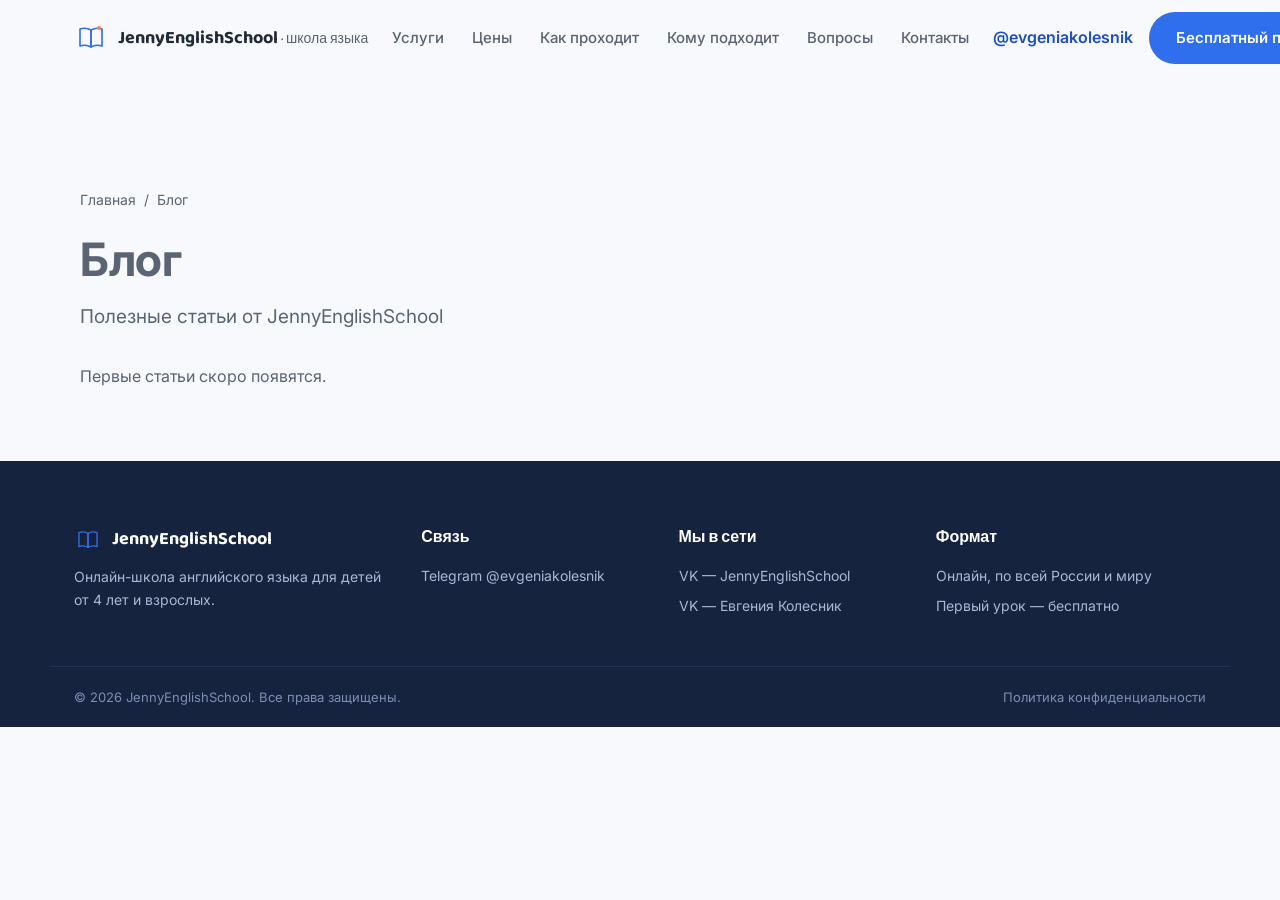
==== blog/index.html @ cd5b1b7b "SEO-блог: установка, 2 черновика статей, контент-план Co-Authored-By: Claude Sonnet 5.5 <noreply@ant" ====
<!DOCTYPE html>
<html lang="ru">
<head>
<meta charset="UTF-8">
<meta name="viewport" content="width=device-width, initial-scale=1.0">
<title>Блог — JennyEnglishSchool</title>
<meta name="description" content="Полезные статьи от JennyEnglishSchool">
<link rel="canonical" href="https://jennyenglishschool.ru/blog/">
<meta name="robots" content="index, follow, max-image-preview:large">
<meta property="og:type" content="website">
<meta property="og:title" content="Блог — JennyEnglishSchool">
<meta property="og:description" content="Полезные статьи от JennyEnglishSchool">
<meta property="og:url" content="https://jennyenglishschool.ru/blog/">
<meta property="og:locale" content="ru_RU">

<link rel="alternate" type="application/rss+xml" title="JennyEnglishSchool — блог" href="https://jennyenglishschool.ru/feed.xml">

<link rel="preconnect" href="https://fonts.googleapis.com">
<link rel="preconnect" href="https://fonts.gstatic.com" crossorigin>
<link href="https://fonts.googleapis.com/css2?family=Baloo+2:wght@500;600;700;800&family=Inter:wght@400;500;600;700;800&display=swap" rel="stylesheet">
<link rel="stylesheet" href="/styles.css">
<link rel="stylesheet" href="/blog/blog.css">
<link rel="stylesheet" href="/blog/blog.css">
<script type="application/ld+json">{"@context":"https://schema.org","@type":"Blog","name":"Блог — JennyEnglishSchool","url":"https://jennyenglishschool.ru/blog/","blogPost":[]}</script>
</head>
<body class="b-page">
<header class="header" id="header">
  <div class="container header__inner">
    <a href="/#top" class="logo">
      <svg width="34" height="34" viewBox="0 0 34 34" fill="none" xmlns="http://www.w3.org/2000/svg">
        <path d="M6 8C6 8 12 6 17 9V26C12 23 6 25 6 25V8Z" stroke="#2F6FED" stroke-width="1.6" stroke-linejoin="round"/>
        <path d="M28 8C28 8 22 6 17 9V26C22 23 28 25 28 25V8Z" stroke="#2F6FED" stroke-width="1.6" stroke-linejoin="round"/>
        <circle cx="25" cy="7" r="2" fill="#FF7A50"/>
      </svg>
      <span class="logo__text">JennyEnglishSchool<span class="logo__suffix"> · школа языка</span></span>
    </a>
    <nav class="nav" id="nav">
      <a href="/#services">Услуги</a>
      <a href="/#price">Цены</a>
      <a href="/#process">Как проходит</a>
      <a href="/#who">Кому подходит</a>
      <a href="/#faq">Вопросы</a>
      <a href="/#contacts">Контакты</a>
    <!-- BLOGNAV:START --><!-- BLOGNAV:END --></nav>
    <div class="header__actions">
      <a href="https://t.me/evgeniakolesnik" target="_blank" rel="noopener" class="header__phone">@evgeniakolesnik</a>
      <a href="/#lead" class="btn btn--primary">Бесплатный пробный урок</a>
      <button class="burger" id="burger" aria-label="Меню"><span></span><span></span><span></span></button>
    </div>
  </div>
</header>
<main class="blog">

<section class="b-list">
  <nav class="b-crumbs" aria-label="Хлебные крошки"><a href="/">Главная</a><span>/</span><span>Блог</span></nav>
  <header class="b-head"><h1>Блог</h1><p class="b-lead">Полезные статьи от JennyEnglishSchool</p></header>
  <p class="b-empty">Первые статьи скоро появятся.</p>
</section>
</main>
<footer class="footer" id="contacts">
  <div class="container footer__inner">
    <div class="footer__col">
      <a href="/#top" class="logo logo--footer">
        <svg width="28" height="28" viewBox="0 0 34 34" fill="none" xmlns="http://www.w3.org/2000/svg">
          <path d="M6 8C6 8 12 6 17 9V26C12 23 6 25 6 25V8Z" stroke="#2F6FED" stroke-width="1.6" stroke-linejoin="round"/>
          <path d="M28 8C28 8 22 6 17 9V26C22 23 28 25 28 25V8Z" stroke="#2F6FED" stroke-width="1.6" stroke-linejoin="round"/>
        </svg>
        <span>JennyEnglishSchool</span>
      </a>
      <p>Онлайн-школа английского языка для детей от 4 лет и взрослых.</p>
    </div>
    <div class="footer__col">
      <h4>Связь</h4>
      <p><a href="https://t.me/evgeniakolesnik" target="_blank" rel="noopener">Telegram @evgeniakolesnik</a></p>
    </div>
    <div class="footer__col">
      <h4>Мы в сети</h4>
      <p><a href="https://vk.ru/jennyenglish" target="_blank" rel="noopener">VK — JennyEnglishSchool</a></p>
      <p><a href="https://vk.ru/evgeniakls" target="_blank" rel="noopener">VK — Евгения Колесник</a></p>
    </div>
    <div class="footer__col">
      <h4>Формат</h4>
      <p>Онлайн, по всей России и миру</p>
      <p>Первый урок — бесплатно</p>
    </div>
  </div>
  <div class="container footer__bottom">
    <p>© <span id="year"></span> JennyEnglishSchool. Все права защищены.</p>
    <a href="/privacy.html">Политика конфиденциальности</a>
  </div>
</footer>
<script src="/script.js" defer></script>

</body>
</html>
---- styles.css ----
:root {
  --clr-bg: #f7f9fc;
  --clr-surface: #ffffff;
  --clr-surface-alt: #eef3fe;
  --clr-text: #1f2937;
  --clr-text-muted: #5b6472;
  --clr-accent: #2f6fed;
  --clr-accent-dark: #1d4fc4;
  --clr-warm: #ff7a50;
  --clr-border: #e1e7f0;
  --clr-bg-alt: #eef3fe;
  --clr-ink-soft: #5b6472;
  --shadow: 0 20px 45px -25px rgba(31, 41, 55, 0.2);
  --radius: 16px;
  --font-head: 'Baloo 2', sans-serif;
  --font-body: 'Inter', sans-serif;
}

* { box-sizing: border-box; margin: 0; padding: 0; }

html { scroll-behavior: smooth; }

body {
  background: var(--clr-bg);
  color: var(--clr-text);
  font-family: var(--font-body);
  line-height: 1.6;
  -webkit-font-smoothing: antialiased;
}

img { max-width: 100%; display: block; }
a { color: inherit; text-decoration: none; }

.container {
  max-width: 1180px;
  margin: 0 auto;
  padding: 0 24px;
}

h1, h2, h3 {
  font-family: var(--font-head);
  font-weight: 700;
  color: var(--clr-text);
  letter-spacing: -0.01em;
}

.section-title {
  font-size: clamp(28px, 3.2vw, 40px);
  text-align: center;
  margin-bottom: 12px;
}

.section-sub {
  text-align: center;
  color: var(--clr-text-muted);
  max-width: 560px;
  margin: 0 auto 48px;
}

.btn {
  display: inline-flex;
  align-items: center;
  justify-content: center;
  padding: 13px 26px;
  border-radius: 999px;
  font-weight: 600;
  font-size: 15px;
  border: 1px solid transparent;
  cursor: pointer;
  transition: transform 0.2s ease, box-shadow 0.2s ease, background 0.2s ease;
  white-space: nowrap;
}

.btn--primary {
  background: var(--clr-accent);
  color: #fff;
}
.btn--primary:hover { background: var(--clr-accent-dark); transform: translateY(-1px); }

.btn--ghost {
  background: transparent;
  border-color: var(--clr-border);
  color: var(--clr-text);
}
.btn--ghost:hover { border-color: var(--clr-accent); color: var(--clr-accent-dark); }

.btn--lg { padding: 15px 32px; font-size: 16px; }

/* Header */
.header {
  position: sticky;
  top: 0;
  z-index: 100;
  background: rgba(247, 249, 252, 0.9);
  backdrop-filter: blur(10px);
  border-bottom: 1px solid transparent;
  transition: border-color 0.2s ease, box-shadow 0.2s ease;
}
.header.scrolled { border-color: var(--clr-border); box-shadow: 0 4px 20px -18px rgba(0,0,0,0.3); }

.header__inner {
  display: flex;
  align-items: center;
  justify-content: space-between;
  gap: 24px;
  min-width: 0;
  height: 76px;
}

.logo {
  display: flex;
  align-items: center;
  gap: 10px;
  flex-shrink: 0;
  font-family: var(--font-head);
  font-weight: 700;
  font-size: 18px;
}
.logo__suffix { color: var(--clr-text-muted); font-weight: 500; font-size: 14px; }

.nav {
  display: flex;
  gap: 28px;
  flex: 1;
  justify-content: center;
}
.nav a {
  font-size: 15px;
  font-weight: 500;
  color: var(--clr-text-muted);
  white-space: nowrap;
  transition: color 0.2s ease;
}
.nav a:hover { color: var(--clr-accent-dark); }

.header__actions {
  display: flex;
  align-items: center;
  gap: 16px;
  flex-shrink: 0;
}
.header__phone {
  font-weight: 600;
  white-space: nowrap;
  color: var(--clr-accent-dark);
}

.burger {
  display: none;
  flex-direction: column;
  justify-content: center;
  gap: 5px;
  width: 32px;
  height: 32px;
  background: none;
  border: none;
  cursor: pointer;
}
.burger span {
  display: block;
  height: 2px;
  width: 100%;
  background: var(--clr-text);
  transition: transform 0.2s ease, opacity 0.2s ease;
}
.burger.is-open span:nth-child(1) { transform: translateY(7px) rotate(45deg); }
.burger.is-open span:nth-child(2) { opacity: 0; }
.burger.is-open span:nth-child(3) { transform: translateY(-7px) rotate(-45deg); }

/* Hero */
.hero { padding: 72px 0 96px; }
.hero__inner {
  display: grid;
  grid-template-columns: 1.15fr 0.85fr;
  gap: 56px;
  align-items: center;
}
.eyebrow {
  display: inline-block;
  font-size: 13px;
  font-weight: 600;
  letter-spacing: 0.08em;
  text-transform: uppercase;
  color: var(--clr-accent-dark);
  margin-bottom: 18px;
}
.hero h1 {
  font-size: clamp(34px, 4.4vw, 54px);
  line-height: 1.12;
  margin-bottom: 20px;
}
.hero__lead {
  font-size: 17px;
  color: var(--clr-text-muted);
  max-width: 480px;
  margin-bottom: 32px;
}
.hero__cta { display: flex; gap: 16px; flex-wrap: wrap; margin-bottom: 48px; }

.hero__stats { display: flex; gap: 40px; flex-wrap: wrap; }
.stat__num {
  display: block;
  font-family: var(--font-head);
  font-size: 32px;
  font-weight: 700;
  color: var(--clr-accent-dark);
}
.stat__label { font-size: 13px; color: var(--clr-text-muted); max-width: 150px; display: block; }

.hero__card {
  background: var(--clr-surface);
  border: 1px solid var(--clr-border);
  border-radius: 24px;
  box-shadow: var(--shadow);
  padding: 48px 36px;
}
.hero__card-inner { text-align: center; }
.hero__card svg { margin: 0 auto 24px; }

.hero__card--photo { padding: 0; overflow: hidden; }
.hero__photo { width: 100%; height: 340px; object-fit: cover; object-position: 50% 15%; display: block; }
.hero__card--photo .hero__card-inner { padding: 32px 36px 40px; }
.hero__card-title {
  font-family: var(--font-head);
  font-size: 20px;
  font-weight: 700;
  margin-bottom: 12px;
}
.hero__card-text { color: var(--clr-text-muted); font-size: 15px; }

/* Advantages */
.adv-section { padding: 96px 0; background: var(--clr-surface-alt); }
.adv-grid {
  display: grid;
  grid-template-columns: repeat(3, 1fr);
  gap: 28px;
}
.adv {
  background: var(--clr-surface);
  border: 1px solid var(--clr-border);
  border-radius: var(--radius);
  padding: 32px 28px;
}
.adv svg { margin-bottom: 18px; }
.adv h3 { font-size: 19px; margin-bottom: 10px; }
.adv p { color: var(--clr-text-muted); font-size: 15px; }

/* Services */
.services { padding: 96px 0; }
.services-grid {
  display: grid;
  grid-template-columns: repeat(3, 1fr);
  gap: 24px;
}
.service {
  background: var(--clr-surface);
  border: 1px solid var(--clr-border);
  border-radius: var(--radius);
  padding: 28px;
  position: relative;
}
.service__tag {
  display: inline-block;
  font-size: 11px;
  font-weight: 700;
  letter-spacing: 0.06em;
  text-transform: uppercase;
  color: var(--clr-accent-dark);
  background: rgba(47, 111, 237, 0.1);
  padding: 4px 10px;
  border-radius: 999px;
  margin-bottom: 16px;
}
.service h3 { font-size: 18px; margin-bottom: 8px; }
.service p { color: var(--clr-text-muted); font-size: 14px; margin-bottom: 18px; }
.service__price { font-weight: 700; color: var(--clr-warm); font-size: 16px; }

/* Price table */
.price { padding: 96px 0; background: var(--clr-surface-alt); }
.price-table {
  max-width: 720px;
  margin: 0 auto;
  background: var(--clr-surface);
  border: 1px solid var(--clr-border);
  border-radius: var(--radius);
  overflow: hidden;
}
.price-row {
  display: flex;
  justify-content: space-between;
  padding: 16px 28px;
  border-bottom: 1px solid var(--clr-border);
  font-size: 15px;
}
.price-row:last-child { border-bottom: none; }
.price-row--head {
  background: var(--clr-surface-alt);
  font-weight: 700;
  font-family: var(--font-head);
}
.price-row span:last-child { font-weight: 600; color: var(--clr-warm); white-space: nowrap; padding-left: 16px; }
.price-note { text-align: center; color: var(--clr-text-muted); font-size: 14px; margin-top: 24px; }

/* Process */
.process { padding: 96px 0; }
.process-grid {
  display: grid;
  grid-template-columns: repeat(5, 1fr);
  gap: 20px;
}
.step {
  text-align: center;
  padding: 24px 16px;
}
.step__num {
  display: inline-block;
  font-family: var(--font-head);
  font-size: 28px;
  font-weight: 700;
  color: var(--clr-accent);
  margin-bottom: 12px;
}
.step h3 { font-size: 16px; margin-bottom: 8px; }
.step p { font-size: 13.5px; color: var(--clr-text-muted); }

/* Кому подходит */
.reviews { padding: 96px 0; background: var(--clr-surface-alt); }
.reviews-grid {
  display: grid;
  grid-template-columns: repeat(4, 1fr);
  gap: 24px;
}
.review {
  background: var(--clr-surface);
  border: 1px solid var(--clr-border);
  border-radius: var(--radius);
  padding: 28px;
  font-style: italic;
  color: var(--clr-text-muted);
}

/* FAQ */
.faq { padding: 96px 0; }
.faq-list { max-width: 760px; margin: 0 auto; display: flex; flex-direction: column; gap: 12px; }
.faq__item {
  background: var(--clr-surface);
  border: 1px solid var(--clr-border);
  border-radius: 12px;
  padding: 18px 22px;
}
.faq__item summary {
  cursor: pointer;
  font-weight: 600;
  list-style: none;
  display: flex;
  justify-content: space-between;
}
.faq__item summary::-webkit-details-marker { display: none; }
.faq__item summary::after { content: '+'; font-size: 20px; color: var(--clr-accent-dark); }
.faq__item[open] summary::after { content: '−'; }
.faq__item p { margin-top: 14px; color: var(--clr-text-muted); font-size: 15px; }

/* Lead form */
.lead { padding: 96px 0; background: var(--clr-surface-alt); }
.lead__inner {
  display: grid;
  grid-template-columns: 1fr 1fr;
  gap: 48px;
  align-items: center;
}
.lead__info h2 { font-size: clamp(26px, 3vw, 36px); margin-bottom: 14px; }
.lead__info p { color: var(--clr-text-muted); margin-bottom: 24px; }

.form {
  background: var(--clr-surface);
  border: 1px solid var(--clr-border);
  border-radius: var(--radius);
  box-shadow: var(--shadow);
  padding: 32px;
  display: flex;
  flex-direction: column;
  gap: 18px;
}
.form label { font-size: 14px; font-weight: 600; display: flex; flex-direction: column; gap: 8px; }
.form input, .form select {
  font-family: var(--font-body);
  font-size: 15px;
  padding: 12px 14px;
  border-radius: 10px;
  border: 1px solid var(--clr-border);
  background: var(--clr-bg);
  color: var(--clr-text);
}
.form input:focus, .form select:focus { outline: none; border-color: var(--clr-accent); }

/* Footer */
.footer { background: #16233f; color: #cbd5e8; padding: 64px 0 0; }
.footer__inner {
  display: grid;
  grid-template-columns: 1.4fr 1fr 1fr 1.2fr;
  gap: 32px;
  padding-bottom: 40px;
}
.logo--footer { color: #fff; margin-bottom: 12px; }
.footer__col h4 { font-family: var(--font-head); color: #fff; margin-bottom: 14px; font-size: 16px; }
.footer__col p { margin-bottom: 8px; font-size: 14px; color: #a9b8d6; }
.footer__col a:hover { color: var(--clr-warm); }
.footer__bottom {
  border-top: 1px solid #253258;
  padding: 20px 24px;
  display: flex;
  justify-content: space-between;
  font-size: 13px;
  color: #7e8db3;
}

/* FAB */
.fab {
  position: fixed;
  bottom: 28px;
  right: 28px;
  width: 56px;
  height: 56px;
  border-radius: 50%;
  background: #29a9eb;
  display: flex;
  align-items: center;
  justify-content: center;
  box-shadow: 0 12px 30px -10px rgba(41, 169, 235, 0.6);
  z-index: 90;
  transition: transform 0.2s ease;
}
.fab:hover { transform: scale(1.06); }

/* Reveal animation */
.reveal { opacity: 0; transform: translateY(24px); transition: opacity 0.6s ease, transform 0.6s ease; }
.reveal.is-visible { opacity: 1; transform: translateY(0); }

/* ===== Breakpoints ===== */
@media (max-width: 1180px) {
  .nav { gap: 20px; }
  .nav a { font-size: 14px; }
}

@media (max-width: 1100px) {
  .nav { display: none; }
  .burger { display: flex; }
  .nav.is-open {
    display: flex;
    flex-direction: column;
    position: absolute;
    top: 76px;
    left: 0;
    right: 0;
    background: var(--clr-surface);
    border-bottom: 1px solid var(--clr-border);
    padding: 20px 24px;
    gap: 16px;
  }
}

@media (max-width: 900px) {
  .hero__inner { grid-template-columns: 1fr; }
  .hero__cta { justify-content: flex-start; }
  .adv-grid, .services-grid { grid-template-columns: repeat(2, 1fr); }
  .reviews-grid { grid-template-columns: repeat(2, 1fr); }
  .process-grid { grid-template-columns: repeat(3, 1fr); }
  .lead__inner { grid-template-columns: 1fr; }
  .footer__inner { grid-template-columns: repeat(2, 1fr); }
}

@media (max-width: 560px) {
  .header__phone { display: none; }
  .adv-grid, .services-grid, .reviews-grid { grid-template-columns: 1fr; }
  .process-grid { grid-template-columns: repeat(2, 1fr); }
  .footer__inner { grid-template-columns: 1fr; }
  .price-row { font-size: 14px; padding: 14px 18px; }
}

@media (max-width: 380px) {
  .logo__suffix { display: none; }
}
---- blog/blog.css ----
/* Стили блога. Цвета берутся из палитры сайта: install.mjs прописывает --b-* в blog.config.json (theme). */
:root { --b-bg: #fff; --b-surface: #fff; --b-ink: #18181b; --b-text: #2b2b30; --b-soft: #6b6b73; --b-line: #e5e5e5; --b-accent: #2563eb; --b-accent-soft: #eef3ff; --b-radius: 16px; }
.blog { padding: 112px 0 72px; background: var(--b-bg); color: var(--b-text); }
.blog > section, .blog > article { width: 100%; max-width: 1160px; margin: 0 auto; padding: 0 20px; }
.b-crumbs { display: flex; gap: 8px; flex-wrap: wrap; font-size: 14px; color: var(--b-soft); margin-bottom: 22px; }
.b-crumbs a { color: var(--b-soft); text-decoration: none; }
.b-crumbs a:hover { color: var(--b-accent); }
.b-meta { display: flex; flex-wrap: wrap; align-items: center; gap: 6px 14px; font-size: 14px; color: var(--b-soft); }
.b-chip { display: inline-block; padding: 3px 12px; border-radius: 999px; background: var(--b-accent-soft); color: var(--b-accent); font-weight: 600; font-size: 13px; }
.b-head h1 { font-family: var(--ff-head, inherit); color: var(--b-ink); font-size: clamp(28px, 4.4vw, 46px); line-height: 1.15; margin: 14px 0 16px; letter-spacing: -0.01em; }
.b-lead { font-size: 19px; line-height: 1.55; color: var(--b-soft); max-width: 720px; }
.b-author { margin-top: 14px; font-size: 14px; color: var(--b-soft); }

/* Статья */
.b-article { max-width: 780px !important; }
.b-cover { margin: 28px 0 8px; border-radius: var(--b-radius); overflow: hidden; }
.b-cover img { display: block; width: 100%; height: auto; }
.b-toc { margin: 28px 0; padding: 20px 24px; border: 1px solid var(--b-line); border-radius: var(--b-radius); background: var(--b-surface); }
.b-toc ol { list-style: none; margin: 10px 0 0; padding: 0; }
.b-toc li + li { margin-top: 6px; }
.b-toc a { color: var(--b-text); text-decoration: none; }
.b-toc a:hover { color: var(--b-accent); }
.b-content { font-size: 18px; line-height: 1.75; margin-top: 28px; }
.b-content h2 { font-family: var(--ff-head, inherit); color: var(--b-ink); font-size: clamp(24px, 3vw, 31px); line-height: 1.25; margin: 2em 0 .6em; scroll-margin-top: 100px; }
.b-content h3 { font-family: var(--ff-head, inherit); color: var(--b-ink); font-size: 22px; margin: 1.6em 0 .5em; scroll-margin-top: 100px; }
.b-content p { margin: 0 0 1.1em; }
.b-content ul, .b-content ol { margin: 0 0 1.2em; padding-left: 1.4em; }
.b-content ul { list-style: disc; }
.b-content ol { list-style: decimal; }
.b-content li + li { margin-top: 8px; }
.b-content li::marker { color: var(--b-accent); }
.b-content a { color: var(--b-accent); text-decoration: underline; text-underline-offset: 3px; }
.b-content img { max-width: 100%; height: auto; border-radius: 12px; margin: 8px 0; }
.b-content hr { border: 0; border-top: 1px solid var(--b-line); margin: 2em 0; }
.b-content blockquote { margin: 1.4em 0; padding: 16px 22px; border-left: 4px solid var(--b-accent); background: var(--b-accent-soft); border-radius: 0 12px 12px 0; }
.b-content blockquote p:last-child { margin-bottom: 0; }
.b-content code { background: var(--b-accent-soft); padding: 2px 6px; border-radius: 6px; font-size: .92em; }
.b-content pre { overflow-x: auto; padding: 16px; border-radius: 12px; background: var(--b-accent-soft); margin: 0 0 1.2em; }
.b-table { overflow-x: auto; margin: 1.4em 0; border: 1px solid var(--b-line); border-radius: 12px; }
.b-table table { width: 100%; border-collapse: collapse; font-size: 16px; line-height: 1.5; }
.b-table th, .b-table td { padding: 12px 16px; text-align: left; border-bottom: 1px solid var(--b-line); vertical-align: top; }
.b-table th { background: var(--b-accent-soft); color: var(--b-ink); font-weight: 600; white-space: nowrap; }
.b-table tr:last-child td { border-bottom: 0; }

.b-faq { margin-top: 44px; }
.b-faq h2 { font-family: var(--ff-head, inherit); color: var(--b-ink); font-size: 28px; margin-bottom: 16px; }
.b-faq details { border: 1px solid var(--b-line); border-radius: 12px; background: var(--b-surface); margin-bottom: 10px; padding: 0 20px; }
.b-faq summary { cursor: pointer; padding: 16px 0; font-weight: 600; color: var(--b-ink); list-style: none; display: flex; justify-content: space-between; gap: 16px; }
.b-faq summary::-webkit-details-marker { display: none; }
.b-faq summary::after { content: '+'; color: var(--b-accent); font-size: 22px; line-height: 1; }
.b-faq details[open] summary::after { content: '−'; }
.b-faq details p { padding: 0 0 18px; color: var(--b-text); line-height: 1.65; }
.b-disclaimer { margin-top: 32px; font-size: 14px; line-height: 1.55; color: var(--b-soft); padding-top: 16px; border-top: 1px solid var(--b-line); }
.b-cta { margin-top: 40px; padding: 32px; border-radius: var(--b-radius); background: var(--b-accent-soft); border: 1px solid var(--b-line); text-align: left; }
.b-cta h2 { font-family: var(--ff-head, inherit); color: var(--b-ink); font-size: 26px; margin-bottom: 8px; }
.b-cta p { margin-bottom: 18px; color: var(--b-text); max-width: 560px; }
.b-cta__btn { display: inline-flex; }
.b-preview { margin: 0 0 22px; padding: 12px 16px; border-radius: 12px; background: #fff4d6; color: #6b4e00; font-size: 14px; border: 1px solid #f0d98a; }

/* Карточки */
.b-grid { display: grid; grid-template-columns: repeat(3, 1fr); gap: 24px; margin-top: 32px; }
.b-card { display: flex; flex-direction: column; background: var(--b-surface); border: 1px solid var(--b-line); border-radius: var(--b-radius); overflow: hidden; transition: transform .2s, box-shadow .2s; }
.b-card:hover { transform: translateY(-3px); box-shadow: 0 16px 36px rgba(20, 20, 30, .09); }
.b-card__img { display: block; aspect-ratio: 16 / 10; overflow: hidden; background: var(--b-accent-soft); }
.b-card__img img { width: 100%; height: 100%; object-fit: cover; display: block; }
.b-card__body { display: flex; flex-direction: column; gap: 10px; padding: 22px; flex: 1; }
.b-card h3 { font-family: var(--ff-head, inherit); font-size: 20px; line-height: 1.3; margin: 0; }
.b-card h3 a { color: var(--b-ink); text-decoration: none; }
.b-card h3 a:hover { color: var(--b-accent); }
.b-card p { color: var(--b-soft); font-size: 15px; line-height: 1.55; margin: 0; }
.b-more { margin-top: auto; padding-top: 6px; color: var(--b-accent); font-weight: 600; text-decoration: none; }
.b-more::after { content: ' →'; }
.b-related { margin-top: 72px !important; }
.b-related h2, .b-home h2 { font-family: var(--ff-head, inherit); color: var(--b-ink); font-size: clamp(26px, 3.4vw, 36px); }
.b-empty { margin-top: 32px; color: var(--b-soft); }

/* Блок на главной */
.b-home { padding: 88px 0; background: var(--b-bg); }
.b-home .container { max-width: 1160px; margin: 0 auto; padding: 0 20px; }
.b-home__head { display: flex; justify-content: space-between; align-items: flex-end; gap: 16px; flex-wrap: wrap; }
.b-home .b-more { margin-top: 0; }

@media (max-width: 960px) { .b-grid { grid-template-columns: repeat(2, 1fr); } }
@media (max-width: 640px) {
  .blog { padding: 92px 0 48px; }
  .b-grid { grid-template-columns: 1fr; gap: 18px; }
  .b-content { font-size: 17px; }
  .b-lead { font-size: 17px; }
  .b-cta { padding: 24px 20px; }
  .b-home { padding: 56px 0; }
}

/* тема сайта */
:root{--b-accent:var(--clr-accent);--b-bg:var(--clr-bg);--b-surface:var(--clr-surface);--b-ink:var(--clr-ink-soft);--b-text:var(--clr-text);--b-soft:var(--clr-text-muted);--b-line:var(--clr-border);--b-accent-soft:color-mix(in srgb, var(--clr-accent) 10%, #ffffff)}
---- blog/blog.css ----
/* Стили блога. Цвета берутся из палитры сайта: install.mjs прописывает --b-* в blog.config.json (theme). */
:root { --b-bg: #fff; --b-surface: #fff; --b-ink: #18181b; --b-text: #2b2b30; --b-soft: #6b6b73; --b-line: #e5e5e5; --b-accent: #2563eb; --b-accent-soft: #eef3ff; --b-radius: 16px; }
.blog { padding: 112px 0 72px; background: var(--b-bg); color: var(--b-text); }
.blog > section, .blog > article { width: 100%; max-width: 1160px; margin: 0 auto; padding: 0 20px; }
.b-crumbs { display: flex; gap: 8px; flex-wrap: wrap; font-size: 14px; color: var(--b-soft); margin-bottom: 22px; }
.b-crumbs a { color: var(--b-soft); text-decoration: none; }
.b-crumbs a:hover { color: var(--b-accent); }
.b-meta { display: flex; flex-wrap: wrap; align-items: center; gap: 6px 14px; font-size: 14px; color: var(--b-soft); }
.b-chip { display: inline-block; padding: 3px 12px; border-radius: 999px; background: var(--b-accent-soft); color: var(--b-accent); font-weight: 600; font-size: 13px; }
.b-head h1 { font-family: var(--ff-head, inherit); color: var(--b-ink); font-size: clamp(28px, 4.4vw, 46px); line-height: 1.15; margin: 14px 0 16px; letter-spacing: -0.01em; }
.b-lead { font-size: 19px; line-height: 1.55; color: var(--b-soft); max-width: 720px; }
.b-author { margin-top: 14px; font-size: 14px; color: var(--b-soft); }

/* Статья */
.b-article { max-width: 780px !important; }
.b-cover { margin: 28px 0 8px; border-radius: var(--b-radius); overflow: hidden; }
.b-cover img { display: block; width: 100%; height: auto; }
.b-toc { margin: 28px 0; padding: 20px 24px; border: 1px solid var(--b-line); border-radius: var(--b-radius); background: var(--b-surface); }
.b-toc ol { list-style: none; margin: 10px 0 0; padding: 0; }
.b-toc li + li { margin-top: 6px; }
.b-toc a { color: var(--b-text); text-decoration: none; }
.b-toc a:hover { color: var(--b-accent); }
.b-content { font-size: 18px; line-height: 1.75; margin-top: 28px; }
.b-content h2 { font-family: var(--ff-head, inherit); color: var(--b-ink); font-size: clamp(24px, 3vw, 31px); line-height: 1.25; margin: 2em 0 .6em; scroll-margin-top: 100px; }
.b-content h3 { font-family: var(--ff-head, inherit); color: var(--b-ink); font-size: 22px; margin: 1.6em 0 .5em; scroll-margin-top: 100px; }
.b-content p { margin: 0 0 1.1em; }
.b-content ul, .b-content ol { margin: 0 0 1.2em; padding-left: 1.4em; }
.b-content ul { list-style: disc; }
.b-content ol { list-style: decimal; }
.b-content li + li { margin-top: 8px; }
.b-content li::marker { color: var(--b-accent); }
.b-content a { color: var(--b-accent); text-decoration: underline; text-underline-offset: 3px; }
.b-content img { max-width: 100%; height: auto; border-radius: 12px; margin: 8px 0; }
.b-content hr { border: 0; border-top: 1px solid var(--b-line); margin: 2em 0; }
.b-content blockquote { margin: 1.4em 0; padding: 16px 22px; border-left: 4px solid var(--b-accent); background: var(--b-accent-soft); border-radius: 0 12px 12px 0; }
.b-content blockquote p:last-child { margin-bottom: 0; }
.b-content code { background: var(--b-accent-soft); padding: 2px 6px; border-radius: 6px; font-size: .92em; }
.b-content pre { overflow-x: auto; padding: 16px; border-radius: 12px; background: var(--b-accent-soft); margin: 0 0 1.2em; }
.b-table { overflow-x: auto; margin: 1.4em 0; border: 1px solid var(--b-line); border-radius: 12px; }
.b-table table { width: 100%; border-collapse: collapse; font-size: 16px; line-height: 1.5; }
.b-table th, .b-table td { padding: 12px 16px; text-align: left; border-bottom: 1px solid var(--b-line); vertical-align: top; }
.b-table th { background: var(--b-accent-soft); color: var(--b-ink); font-weight: 600; white-space: nowrap; }
.b-table tr:last-child td { border-bottom: 0; }

.b-faq { margin-top: 44px; }
.b-faq h2 { font-family: var(--ff-head, inherit); color: var(--b-ink); font-size: 28px; margin-bottom: 16px; }
.b-faq details { border: 1px solid var(--b-line); border-radius: 12px; background: var(--b-surface); margin-bottom: 10px; padding: 0 20px; }
.b-faq summary { cursor: pointer; padding: 16px 0; font-weight: 600; color: var(--b-ink); list-style: none; display: flex; justify-content: space-between; gap: 16px; }
.b-faq summary::-webkit-details-marker { display: none; }
.b-faq summary::after { content: '+'; color: var(--b-accent); font-size: 22px; line-height: 1; }
.b-faq details[open] summary::after { content: '−'; }
.b-faq details p { padding: 0 0 18px; color: var(--b-text); line-height: 1.65; }
.b-disclaimer { margin-top: 32px; font-size: 14px; line-height: 1.55; color: var(--b-soft); padding-top: 16px; border-top: 1px solid var(--b-line); }
.b-cta { margin-top: 40px; padding: 32px; border-radius: var(--b-radius); background: var(--b-accent-soft); border: 1px solid var(--b-line); text-align: left; }
.b-cta h2 { font-family: var(--ff-head, inherit); color: var(--b-ink); font-size: 26px; margin-bottom: 8px; }
.b-cta p { margin-bottom: 18px; color: var(--b-text); max-width: 560px; }
.b-cta__btn { display: inline-flex; }
.b-preview { margin: 0 0 22px; padding: 12px 16px; border-radius: 12px; background: #fff4d6; color: #6b4e00; font-size: 14px; border: 1px solid #f0d98a; }

/* Карточки */
.b-grid { display: grid; grid-template-columns: repeat(3, 1fr); gap: 24px; margin-top: 32px; }
.b-card { display: flex; flex-direction: column; background: var(--b-surface); border: 1px solid var(--b-line); border-radius: var(--b-radius); overflow: hidden; transition: transform .2s, box-shadow .2s; }
.b-card:hover { transform: translateY(-3px); box-shadow: 0 16px 36px rgba(20, 20, 30, .09); }
.b-card__img { display: block; aspect-ratio: 16 / 10; overflow: hidden; background: var(--b-accent-soft); }
.b-card__img img { width: 100%; height: 100%; object-fit: cover; display: block; }
.b-card__body { display: flex; flex-direction: column; gap: 10px; padding: 22px; flex: 1; }
.b-card h3 { font-family: var(--ff-head, inherit); font-size: 20px; line-height: 1.3; margin: 0; }
.b-card h3 a { color: var(--b-ink); text-decoration: none; }
.b-card h3 a:hover { color: var(--b-accent); }
.b-card p { color: var(--b-soft); font-size: 15px; line-height: 1.55; margin: 0; }
.b-more { margin-top: auto; padding-top: 6px; color: var(--b-accent); font-weight: 600; text-decoration: none; }
.b-more::after { content: ' →'; }
.b-related { margin-top: 72px !important; }
.b-related h2, .b-home h2 { font-family: var(--ff-head, inherit); color: var(--b-ink); font-size: clamp(26px, 3.4vw, 36px); }
.b-empty { margin-top: 32px; color: var(--b-soft); }

/* Блок на главной */
.b-home { padding: 88px 0; background: var(--b-bg); }
.b-home .container { max-width: 1160px; margin: 0 auto; padding: 0 20px; }
.b-home__head { display: flex; justify-content: space-between; align-items: flex-end; gap: 16px; flex-wrap: wrap; }
.b-home .b-more { margin-top: 0; }

@media (max-width: 960px) { .b-grid { grid-template-columns: repeat(2, 1fr); } }
@media (max-width: 640px) {
  .blog { padding: 92px 0 48px; }
  .b-grid { grid-template-columns: 1fr; gap: 18px; }
  .b-content { font-size: 17px; }
  .b-lead { font-size: 17px; }
  .b-cta { padding: 24px 20px; }
  .b-home { padding: 56px 0; }
}

/* тема сайта */
:root{--b-accent:var(--clr-accent);--b-bg:var(--clr-bg);--b-surface:var(--clr-surface);--b-ink:var(--clr-ink-soft);--b-text:var(--clr-text);--b-soft:var(--clr-text-muted);--b-line:var(--clr-border);--b-accent-soft:color-mix(in srgb, var(--clr-accent) 10%, #ffffff)}
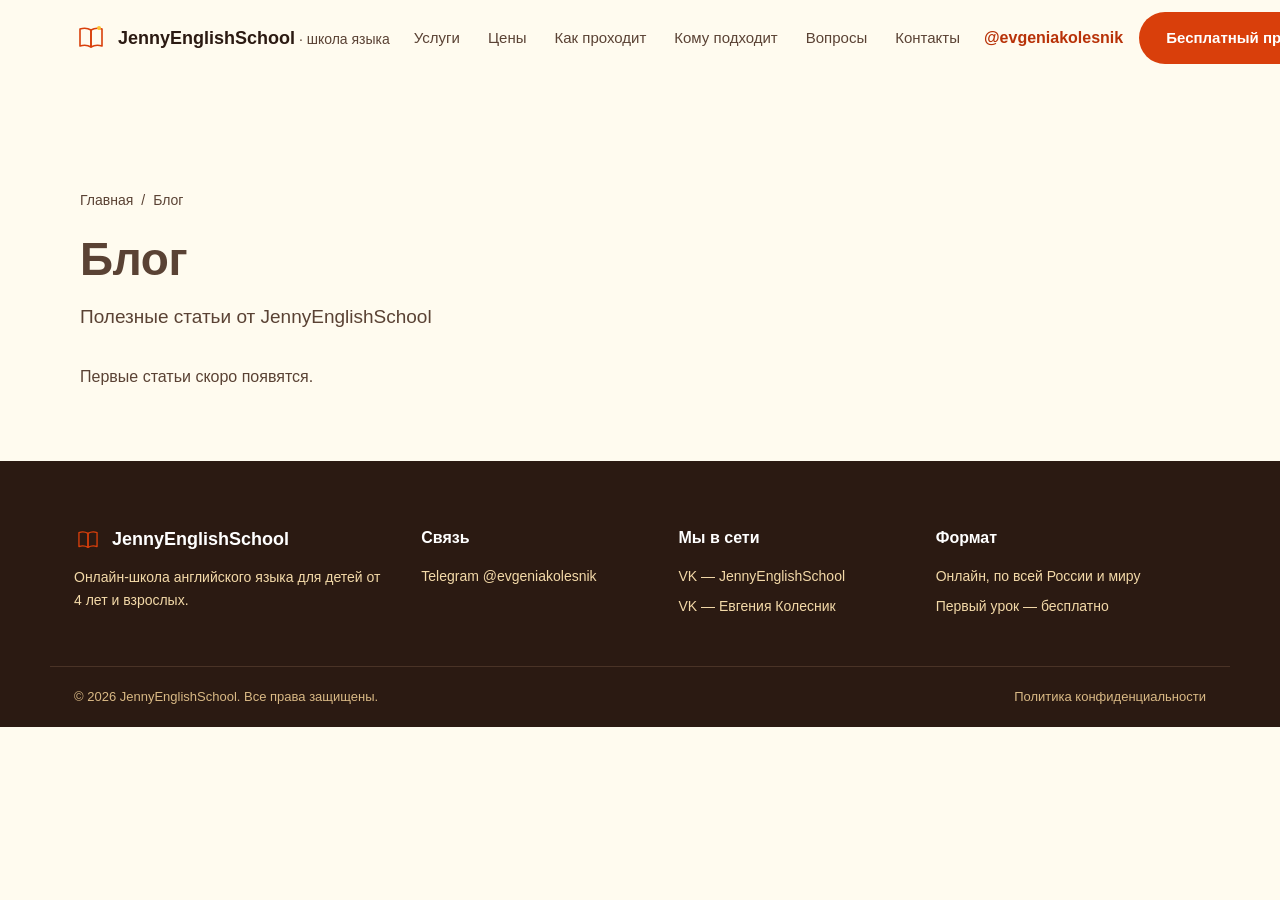
==== commit 1ba818b8: "style: цвета логотипа в блоге Co-Authored-By: Claude Sonnet 5.5 <noreply@anthropic.com>" ====
--- a/blog/index.html
+++ b/blog/index.html
@@ -28,9 +28,9 @@
   <div class="container header__inner">
     <a href="/#top" class="logo">
       <svg width="34" height="34" viewBox="0 0 34 34" fill="none" xmlns="http://www.w3.org/2000/svg">
-        <path d="M6 8C6 8 12 6 17 9V26C12 23 6 25 6 25V8Z" stroke="#2F6FED" stroke-width="1.6" stroke-linejoin="round"/>
-        <path d="M28 8C28 8 22 6 17 9V26C22 23 28 25 28 25V8Z" stroke="#2F6FED" stroke-width="1.6" stroke-linejoin="round"/>
-        <circle cx="25" cy="7" r="2" fill="#FF7A50"/>
+        <path d="M6 8C6 8 12 6 17 9V26C12 23 6 25 6 25V8Z" stroke="#D93F0B" stroke-width="1.6" stroke-linejoin="round"/>
+        <path d="M28 8C28 8 22 6 17 9V26C22 23 28 25 28 25V8Z" stroke="#D93F0B" stroke-width="1.6" stroke-linejoin="round"/>
+        <circle cx="25" cy="7" r="2" fill="#FFC12E"/>
       </svg>
       <span class="logo__text">JennyEnglishSchool<span class="logo__suffix"> · школа языка</span></span>
     </a>
@@ -62,8 +62,8 @@
     <div class="footer__col">
       <a href="/#top" class="logo logo--footer">
         <svg width="28" height="28" viewBox="0 0 34 34" fill="none" xmlns="http://www.w3.org/2000/svg">
-          <path d="M6 8C6 8 12 6 17 9V26C12 23 6 25 6 25V8Z" stroke="#2F6FED" stroke-width="1.6" stroke-linejoin="round"/>
-          <path d="M28 8C28 8 22 6 17 9V26C22 23 28 25 28 25V8Z" stroke="#2F6FED" stroke-width="1.6" stroke-linejoin="round"/>
+          <path d="M6 8C6 8 12 6 17 9V26C12 23 6 25 6 25V8Z" stroke="#D93F0B" stroke-width="1.6" stroke-linejoin="round"/>
+          <path d="M28 8C28 8 22 6 17 9V26C22 23 28 25 28 25V8Z" stroke="#D93F0B" stroke-width="1.6" stroke-linejoin="round"/>
         </svg>
         <span>JennyEnglishSchool</span>
       </a>
--- a/styles.css
+++ b/styles.css
@@ -1,19 +1,19 @@
 :root {
-  --clr-bg: #f7f9fc;
+  --clr-bg: #fffbef;
   --clr-surface: #ffffff;
-  --clr-surface-alt: #eef3fe;
-  --clr-text: #1f2937;
-  --clr-text-muted: #5b6472;
-  --clr-accent: #2f6fed;
-  --clr-accent-dark: #1d4fc4;
-  --clr-warm: #ff7a50;
-  --clr-border: #e1e7f0;
-  --clr-bg-alt: #eef3fe;
-  --clr-ink-soft: #5b6472;
+  --clr-surface-alt: #ffeac2;
+  --clr-text: #2b1a12;
+  --clr-text-muted: #5a4234;
+  --clr-accent: #d93f0b;
+  --clr-accent-dark: #b83208;
+  --clr-warm: #ffc12e;
+  --clr-border: #f0dcb8;
+  --clr-bg-alt: #ffeac2;
+  --clr-ink-soft: #5a4234;
   --shadow: 0 20px 45px -25px rgba(31, 41, 55, 0.2);
   --radius: 16px;
-  --font-head: 'Baloo 2', sans-serif;
-  --font-body: 'Inter', sans-serif;
+  --font-head: 'Manrope', 'Segoe UI', sans-serif;
+  --font-body: 'Golos Text', 'Segoe UI', sans-serif;
 }
 
 * { box-sizing: border-box; margin: 0; padding: 0; }
@@ -91,7 +91,7 @@
   position: sticky;
   top: 0;
   z-index: 100;
-  background: rgba(247, 249, 252, 0.9);
+  background: rgba(255, 251, 239, 0.9);
   backdrop-filter: blur(10px);
   border-bottom: 1px solid transparent;
   transition: border-color 0.2s ease, box-shadow 0.2s ease;
@@ -266,14 +266,14 @@
   letter-spacing: 0.06em;
   text-transform: uppercase;
   color: var(--clr-accent-dark);
-  background: rgba(47, 111, 237, 0.1);
+  background: rgba(217, 63, 11, 0.1);
   padding: 4px 10px;
   border-radius: 999px;
   margin-bottom: 16px;
 }
 .service h3 { font-size: 18px; margin-bottom: 8px; }
 .service p { color: var(--clr-text-muted); font-size: 14px; margin-bottom: 18px; }
-.service__price { font-weight: 700; color: var(--clr-warm); font-size: 16px; }
+.service__price { font-weight: 700; color: var(--clr-accent-dark); font-size: 16px; }
 
 /* Price table */
 .price { padding: 96px 0; background: var(--clr-surface-alt); }
@@ -298,7 +298,7 @@
   font-weight: 700;
   font-family: var(--font-head);
 }
-.price-row span:last-child { font-weight: 600; color: var(--clr-warm); white-space: nowrap; padding-left: 16px; }
+.price-row span:last-child { font-weight: 600; color: var(--clr-accent-dark); white-space: nowrap; padding-left: 16px; }
 .price-note { text-align: center; color: var(--clr-text-muted); font-size: 14px; margin-top: 24px; }
 
 /* Process */
@@ -394,7 +394,7 @@
 .form input:focus, .form select:focus { outline: none; border-color: var(--clr-accent); }
 
 /* Footer */
-.footer { background: #16233f; color: #cbd5e8; padding: 64px 0 0; }
+.footer { background: #2b1a12; color: #ffe9c4; padding: 64px 0 0; }
 .footer__inner {
   display: grid;
   grid-template-columns: 1.4fr 1fr 1fr 1.2fr;
@@ -403,15 +403,15 @@
 }
 .logo--footer { color: #fff; margin-bottom: 12px; }
 .footer__col h4 { font-family: var(--font-head); color: #fff; margin-bottom: 14px; font-size: 16px; }
-.footer__col p { margin-bottom: 8px; font-size: 14px; color: #a9b8d6; }
+.footer__col p { margin-bottom: 8px; font-size: 14px; color: #f3d9a8; }
 .footer__col a:hover { color: var(--clr-warm); }
 .footer__bottom {
-  border-top: 1px solid #253258;
+  border-top: 1px solid #4a3326;
   padding: 20px 24px;
   display: flex;
   justify-content: space-between;
   font-size: 13px;
-  color: #7e8db3;
+  color: #d9b985;
 }
 
 /* FAB */
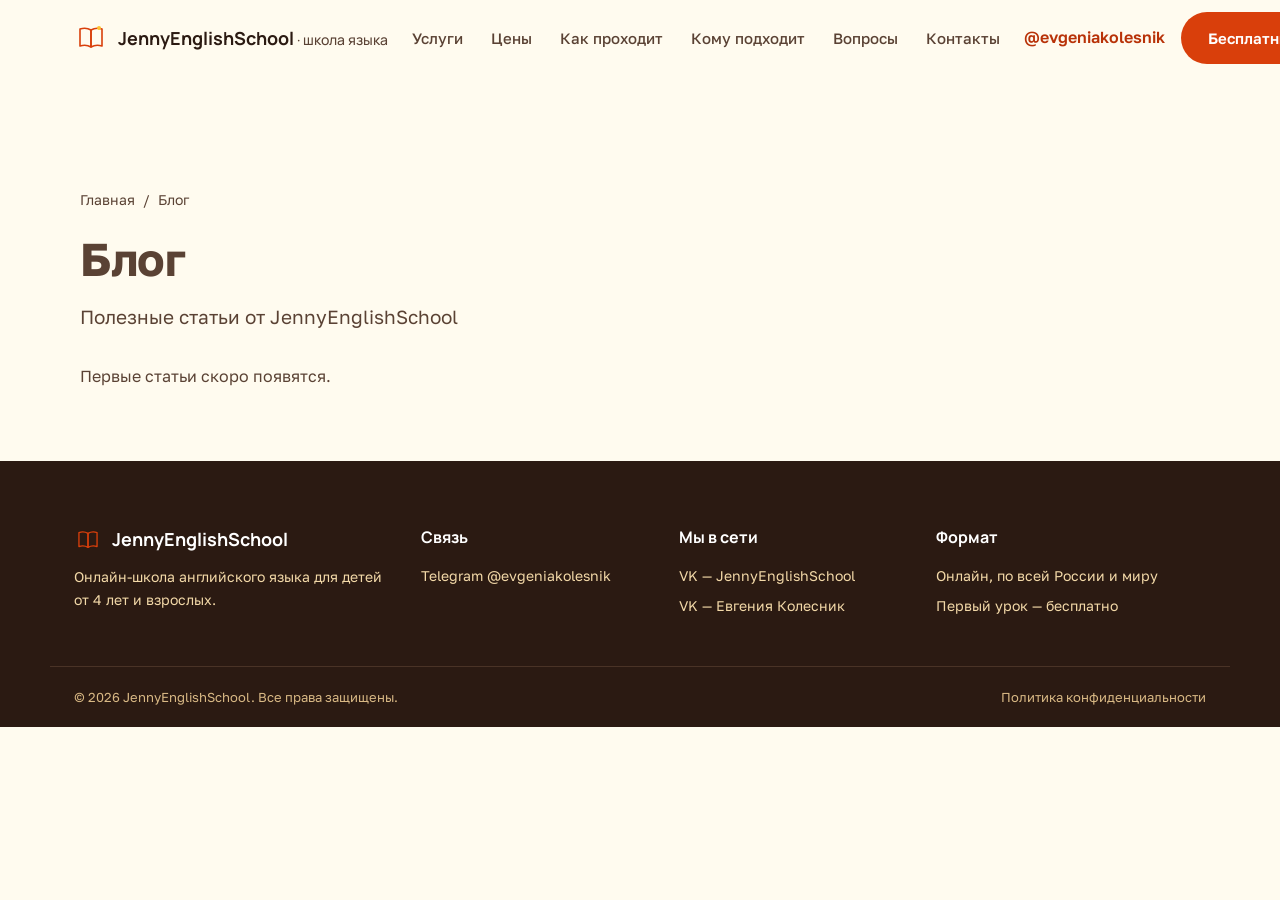
==== commit f7a65748: "blog: автообновление" ====
--- a/blog/index.html
+++ b/blog/index.html
@@ -17,7 +17,7 @@
 
 <link rel="preconnect" href="https://fonts.googleapis.com">
 <link rel="preconnect" href="https://fonts.gstatic.com" crossorigin>
-<link href="https://fonts.googleapis.com/css2?family=Baloo+2:wght@500;600;700;800&family=Inter:wght@400;500;600;700;800&display=swap" rel="stylesheet">
+<link href="https://fonts.googleapis.com/css2?family=Manrope:wght@500..800&family=Golos+Text:wght@400..700&display=swap" rel="stylesheet">
 <link rel="stylesheet" href="/styles.css">
 <link rel="stylesheet" href="/blog/blog.css">
 <link rel="stylesheet" href="/blog/blog.css">
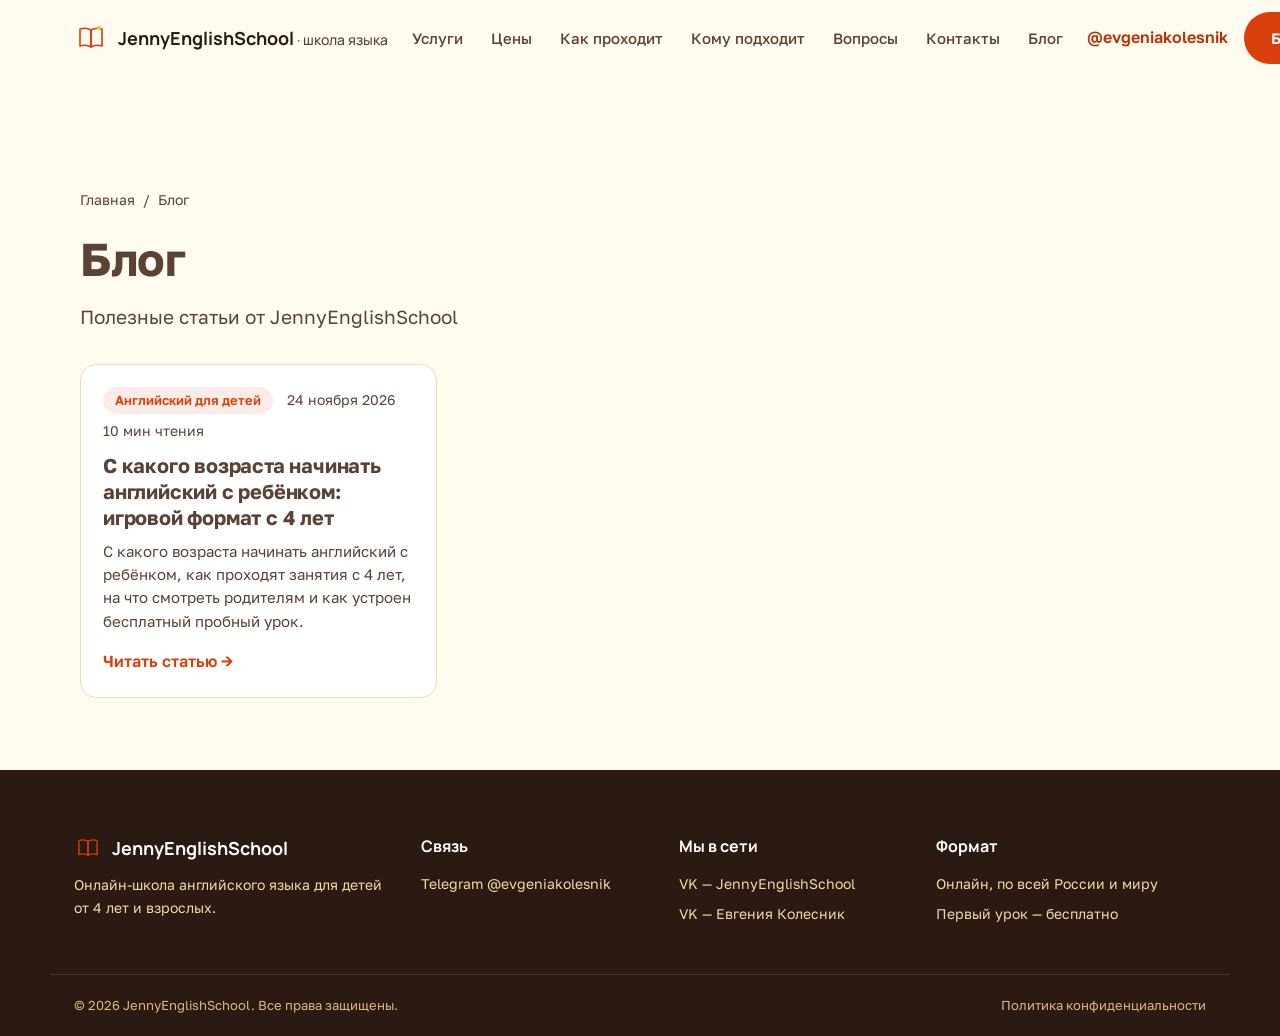
==== commit e01de4e7: "blog: автообновление" ====
--- a/blog/index.html
+++ b/blog/index.html
@@ -21,7 +21,7 @@
 <link rel="stylesheet" href="/styles.css">
 <link rel="stylesheet" href="/blog/blog.css">
 <link rel="stylesheet" href="/blog/blog.css">
-<script type="application/ld+json">{"@context":"https://schema.org","@type":"Blog","name":"Блог — JennyEnglishSchool","url":"https://jennyenglishschool.ru/blog/","blogPost":[]}</script>
+<script type="application/ld+json">{"@context":"https://schema.org","@type":"Blog","name":"Блог — JennyEnglishSchool","url":"https://jennyenglishschool.ru/blog/","blogPost":[{"@type":"BlogPosting","headline":"С какого возраста начинать английский с ребёнком: игровой формат с 4 лет","url":"https://jennyenglishschool.ru/blog/s-kakogo-vozrasta-angliiskii-rebenku/","datePublished":"2026-11-24"}]}</script>
 </head>
 <body class="b-page">
 <header class="header" id="header">
@@ -41,7 +41,7 @@
       <a href="/#who">Кому подходит</a>
       <a href="/#faq">Вопросы</a>
       <a href="/#contacts">Контакты</a>
-    <!-- BLOGNAV:START --><!-- BLOGNAV:END --></nav>
+    <!-- BLOGNAV:START --><a href="/blog/">Блог</a><!-- BLOGNAV:END --></nav>
     <div class="header__actions">
       <a href="https://t.me/evgeniakolesnik" target="_blank" rel="noopener" class="header__phone">@evgeniakolesnik</a>
       <a href="/#lead" class="btn btn--primary">Бесплатный пробный урок</a>
@@ -54,7 +54,15 @@
 <section class="b-list">
   <nav class="b-crumbs" aria-label="Хлебные крошки"><a href="/">Главная</a><span>/</span><span>Блог</span></nav>
   <header class="b-head"><h1>Блог</h1><p class="b-lead">Полезные статьи от JennyEnglishSchool</p></header>
-  <p class="b-empty">Первые статьи скоро появятся.</p>
+  <div class="b-grid"><article class="b-card">
+  
+  <div class="b-card__body">
+    <div class="b-meta"><span class="b-chip">Английский для детей</span><time datetime="2026-11-24">24 ноября 2026</time><span>10 мин чтения</span></div>
+    <h3><a href="/blog/s-kakogo-vozrasta-angliiskii-rebenku/">С какого возраста начинать английский с ребёнком: игровой формат с 4 лет</a></h3>
+    <p>С какого возраста начинать английский с ребёнком, как проходят занятия с 4 лет, на что смотреть родителям и как устроен бесплатный пробный урок.</p>
+    <a class="b-more" href="/blog/s-kakogo-vozrasta-angliiskii-rebenku/">Читать статью</a>
+  </div>
+</article></div>
 </section>
 </main>
 <footer class="footer" id="contacts">
